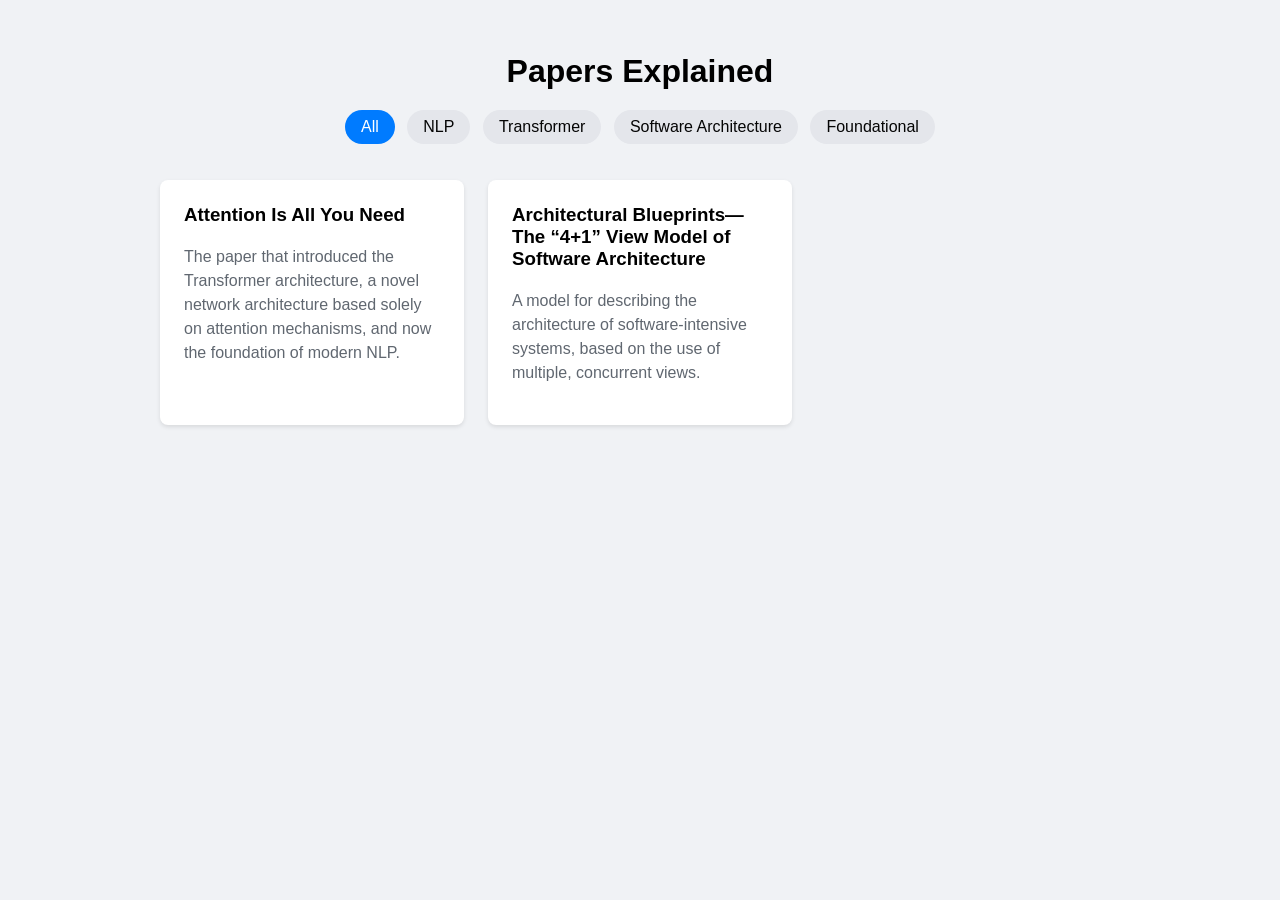
==== index.html @ 8c814bdb "feat: Create initial version of paper explainer site - Add homepage with filtering tags. - Create ex" ====
<!DOCTYPE html>
<html lang="en">
<head>
    <meta charset="UTF-8">
    <meta name="viewport" content="width=device-width, initial-scale=1.0">
    <title>Paper Explained</title>
    <style>
        body {
            font-family: -apple-system, BlinkMacSystemFont, "Segoe UI", Roboto, Helvetica, Arial, sans-serif;
            background-color: #f0f2f5;
            margin: 0;
            padding: 2rem;
            color: #1c1e21;
        }
        .container {
            max-width: 960px;
            margin: 0 auto;
        }
        h1 {
            text-align: center;
            color: #000;
            margin-bottom: 1rem;
        }
        .tags {
            text-align: center;
            margin-bottom: 2rem;
        }
        .tag {
            display: inline-block;
            padding: 0.5rem 1rem;
            margin: 0.25rem;
            border-radius: 18px;
            background-color: #e4e6eb;
            color: #050505;
            cursor: pointer;
            transition: background-color 0.2s;
            border: none;
            font-size: 1rem;
        }
        .tag:hover, .tag.active {
            background-color: #007bff;
            color: #fff;
        }
        .grid {
            display: grid;
            grid-template-columns: repeat(auto-fill, minmax(280px, 1fr));
            gap: 1.5rem;
        }
        .card {
            background-color: #fff;
            border-radius: 8px;
            padding: 1.5rem;
            box-shadow: 0 2px 4px rgba(0,0,0,0.1);
            text-decoration: none;
            color: inherit;
            display: block;
            transition: transform 0.2s, box-shadow 0.2s;
        }
        .card:hover {
            transform: translateY(-5px);
            box-shadow: 0 4px 8px rgba(0,0,0,0.15);
        }
        .card h3 {
            margin-top: 0;
            color: #000;
        }
        .card p {
            line-height: 1.5;
            color: #606770;
        }
    </style>
</head>
<body>
    <div class="container">
        <h1>Papers Explained</h1>
        <div class="tags">
            <button class="tag active" data-filter="all">All</button>
            <button class="tag" data-filter="NLP">NLP</button>
            <button class="tag" data-filter="Transformer">Transformer</button>
            <button class="tag" data-filter="Software Architecture">Software Architecture</button>
            <button class="tag" data-filter="Foundational">Foundational</button>
        </div>
        <div class="grid">
            <a href="attention-is-all-you-need.html" class="card" data-tags="NLP Transformer Foundational">
                <h3>Attention Is All You Need</h3>
                <p>The paper that introduced the Transformer architecture, a novel network architecture based solely on attention mechanisms, and now the foundation of modern NLP.</p>
            </a>
            <a href="4+1-view-model.html" class="card" data-tags="Software Architecture Foundational">
                <h3>Architectural Blueprints—The “4+1” View Model of Software Architecture</h3>
                <p>A model for describing the architecture of software-intensive systems, based on the use of multiple, concurrent views.</p>
            </a>
        </div>
    </div>
    <script>
        document.addEventListener('DOMContentLoaded', () => {
            const tags = document.querySelectorAll('.tag');
            const cards = document.querySelectorAll('.card');

            tags.forEach(tag => {
                tag.addEventListener('click', () => {
                    const filter = tag.getAttribute('data-filter');

                    tags.forEach(t => t.classList.remove('active'));
                    tag.classList.add('active');

                    cards.forEach(card => {
                        const cardTags = card.getAttribute('data-tags');
                        if (filter === 'all' || (cardTags && cardTags.includes(filter))) {
                            card.style.display = 'block';
                        } else {
                            card.style.display = 'none';
                        }
                    });
                });
            });
        });
    </script>
</body>
</html>
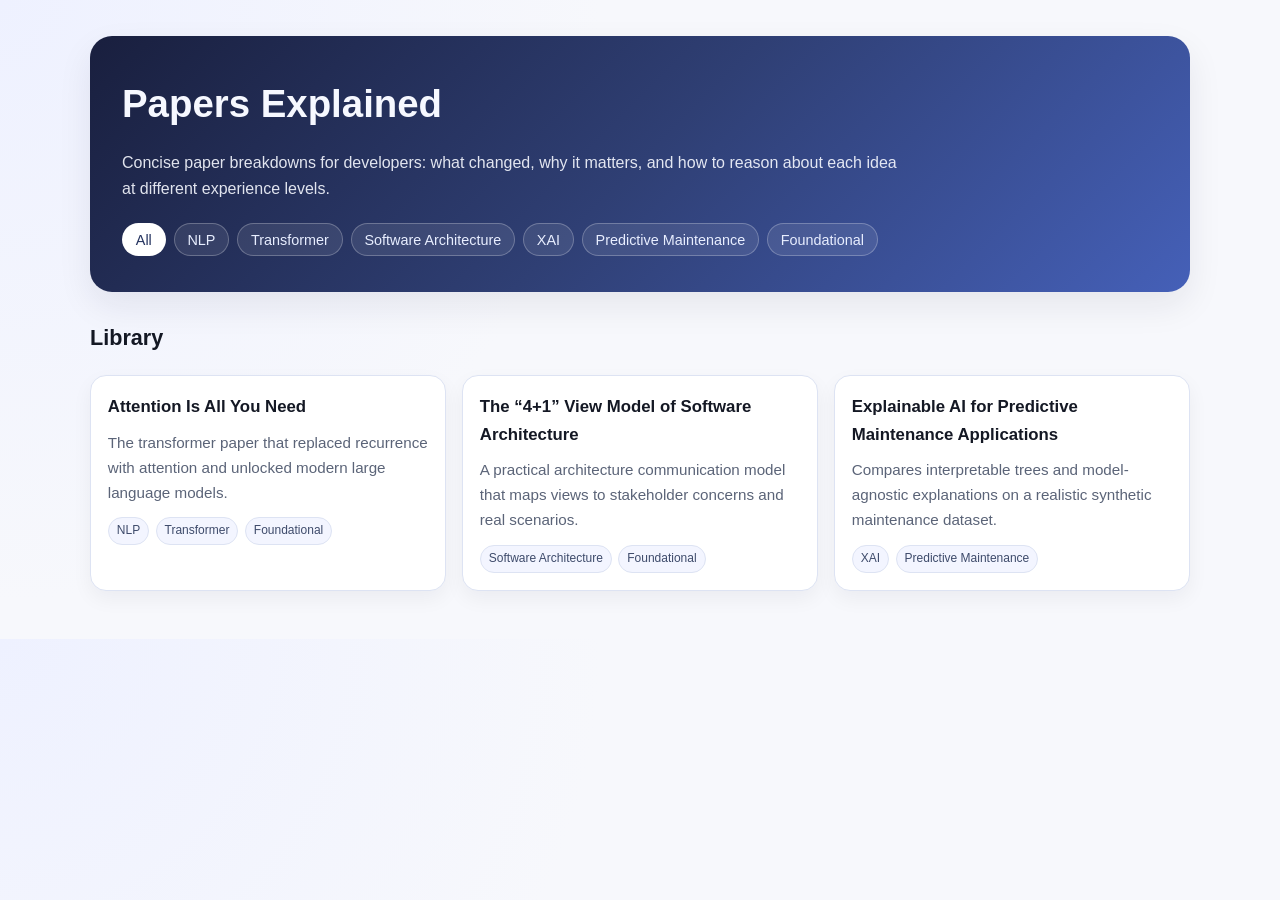
==== commit 33bf4e3b: "feat: add XAI maintenance paper and shared site styling Move page-specific styling into shared asset" ====
--- a/index.html
+++ b/index.html
@@ -1,119 +1,48 @@
 <!DOCTYPE html>
 <html lang="en">
 <head>
-    <meta charset="UTF-8">
-    <meta name="viewport" content="width=device-width, initial-scale=1.0">
-    <title>Paper Explained</title>
-    <style>
-        body {
-            font-family: -apple-system, BlinkMacSystemFont, "Segoe UI", Roboto, Helvetica, Arial, sans-serif;
-            background-color: #f0f2f5;
-            margin: 0;
-            padding: 2rem;
-            color: #1c1e21;
-        }
-        .container {
-            max-width: 960px;
-            margin: 0 auto;
-        }
-        h1 {
-            text-align: center;
-            color: #000;
-            margin-bottom: 1rem;
-        }
-        .tags {
-            text-align: center;
-            margin-bottom: 2rem;
-        }
-        .tag {
-            display: inline-block;
-            padding: 0.5rem 1rem;
-            margin: 0.25rem;
-            border-radius: 18px;
-            background-color: #e4e6eb;
-            color: #050505;
-            cursor: pointer;
-            transition: background-color 0.2s;
-            border: none;
-            font-size: 1rem;
-        }
-        .tag:hover, .tag.active {
-            background-color: #007bff;
-            color: #fff;
-        }
-        .grid {
-            display: grid;
-            grid-template-columns: repeat(auto-fill, minmax(280px, 1fr));
-            gap: 1.5rem;
-        }
-        .card {
-            background-color: #fff;
-            border-radius: 8px;
-            padding: 1.5rem;
-            box-shadow: 0 2px 4px rgba(0,0,0,0.1);
-            text-decoration: none;
-            color: inherit;
-            display: block;
-            transition: transform 0.2s, box-shadow 0.2s;
-        }
-        .card:hover {
-            transform: translateY(-5px);
-            box-shadow: 0 4px 8px rgba(0,0,0,0.15);
-        }
-        .card h3 {
-            margin-top: 0;
-            color: #000;
-        }
-        .card p {
-            line-height: 1.5;
-            color: #606770;
-        }
-    </style>
+  <meta charset="UTF-8">
+  <meta name="viewport" content="width=device-width, initial-scale=1.0">
+  <title>Paper Explained</title>
+  <link rel="stylesheet" href="styles.css">
 </head>
 <body>
-    <div class="container">
-        <h1>Papers Explained</h1>
-        <div class="tags">
-            <button class="tag active" data-filter="all">All</button>
-            <button class="tag" data-filter="NLP">NLP</button>
-            <button class="tag" data-filter="Transformer">Transformer</button>
-            <button class="tag" data-filter="Software Architecture">Software Architecture</button>
-            <button class="tag" data-filter="Foundational">Foundational</button>
-        </div>
-        <div class="grid">
-            <a href="attention-is-all-you-need.html" class="card" data-tags="NLP Transformer Foundational">
-                <h3>Attention Is All You Need</h3>
-                <p>The paper that introduced the Transformer architecture, a novel network architecture based solely on attention mechanisms, and now the foundation of modern NLP.</p>
-            </a>
-            <a href="4+1-view-model.html" class="card" data-tags="Software Architecture Foundational">
-                <h3>Architectural Blueprints—The “4+1” View Model of Software Architecture</h3>
-                <p>A model for describing the architecture of software-intensive systems, based on the use of multiple, concurrent views.</p>
-            </a>
-        </div>
-    </div>
-    <script>
-        document.addEventListener('DOMContentLoaded', () => {
-            const tags = document.querySelectorAll('.tag');
-            const cards = document.querySelectorAll('.card');
+  <main class="page">
+    <section class="hero">
+      <h1>Papers Explained</h1>
+      <p>Concise paper breakdowns for developers: what changed, why it matters, and how to reason about each idea at different experience levels.</p>
+      <div class="tag-row">
+        <button class="tag active" data-filter="all">All</button>
+        <button class="tag" data-filter="NLP">NLP</button>
+        <button class="tag" data-filter="Transformer">Transformer</button>
+        <button class="tag" data-filter="Software Architecture">Software Architecture</button>
+        <button class="tag" data-filter="XAI">XAI</button>
+        <button class="tag" data-filter="Predictive Maintenance">Predictive Maintenance</button>
+        <button class="tag" data-filter="Foundational">Foundational</button>
+      </div>
+    </section>
 
-            tags.forEach(tag => {
-                tag.addEventListener('click', () => {
-                    const filter = tag.getAttribute('data-filter');
+    <h2 class="section-title">Library</h2>
+    <section class="grid">
+      <a href="attention-is-all-you-need.html" class="card" data-tags="NLP Transformer Foundational">
+        <h3>Attention Is All You Need</h3>
+        <p>The transformer paper that replaced recurrence with attention and unlocked modern large language models.</p>
+        <div class="meta"><span>NLP</span><span>Transformer</span><span>Foundational</span></div>
+      </a>
 
-                    tags.forEach(t => t.classList.remove('active'));
-                    tag.classList.add('active');
+      <a href="4+1-view-model.html" class="card" data-tags="Software Architecture Foundational">
+        <h3>The “4+1” View Model of Software Architecture</h3>
+        <p>A practical architecture communication model that maps views to stakeholder concerns and real scenarios.</p>
+        <div class="meta"><span>Software Architecture</span><span>Foundational</span></div>
+      </a>
 
-                    cards.forEach(card => {
-                        const cardTags = card.getAttribute('data-tags');
-                        if (filter === 'all' || (cardTags && cardTags.includes(filter))) {
-                            card.style.display = 'block';
-                        } else {
-                            card.style.display = 'none';
-                        }
-                    });
-                });
-            });
-        });
-    </script>
+      <a href="explainable-ai-for-predictive-maintenance.html" class="card" data-tags="XAI Predictive Maintenance">
+        <h3>Explainable AI for Predictive Maintenance Applications</h3>
+        <p>Compares interpretable trees and model-agnostic explanations on a realistic synthetic maintenance dataset.</p>
+        <div class="meta"><span>XAI</span><span>Predictive Maintenance</span></div>
+      </a>
+    </section>
+  </main>
+  <script src="scripts.js"></script>
 </body>
-</html>+</html>
--- a/styles.css
+++ b/styles.css
@@ -0,0 +1,181 @@
+:root {
+  --bg: #f7f8fc;
+  --surface: #ffffff;
+  --surface-muted: #f3f5ff;
+  --text: #141824;
+  --text-muted: #5b6478;
+  --primary: #5b7cfa;
+  --primary-strong: #3e61f1;
+  --border: #dde3f3;
+  --shadow: 0 14px 34px rgba(23, 31, 56, 0.08);
+  --radius-lg: 16px;
+  --radius-md: 12px;
+}
+
+* {
+  box-sizing: border-box;
+}
+
+body {
+  margin: 0;
+  font-family: Inter, -apple-system, BlinkMacSystemFont, "Segoe UI", Roboto, Helvetica, Arial, sans-serif;
+  background: radial-gradient(circle at top left, #eef1ff 0%, var(--bg) 42%);
+  color: var(--text);
+  line-height: 1.65;
+}
+
+.page {
+  width: min(1100px, calc(100% - 2.5rem));
+  margin: 2.25rem auto 3rem;
+}
+
+.hero {
+  background: linear-gradient(135deg, #191f3e, #2f3f74 50%, #4560b8);
+  color: #f6f8ff;
+  border-radius: 22px;
+  padding: 2.25rem 2rem;
+  box-shadow: var(--shadow);
+}
+
+.hero h1 {
+  margin: 0;
+  font-size: clamp(1.9rem, 3vw, 2.6rem);
+}
+
+.hero p {
+  margin: 0.9rem 0 0;
+  max-width: 780px;
+  color: rgba(246, 248, 255, 0.9);
+}
+
+.section-title {
+  font-size: 1.35rem;
+  margin: 1.75rem 0 0.85rem;
+}
+
+.tag-row {
+  margin-top: 1.3rem;
+  display: flex;
+  flex-wrap: wrap;
+  gap: 0.5rem;
+}
+
+.tag {
+  border: 1px solid rgba(255, 255, 255, 0.25);
+  color: #e8eeff;
+  background: rgba(255, 255, 255, 0.09);
+  border-radius: 999px;
+  padding: 0.45rem 0.8rem;
+  font-size: 0.9rem;
+  cursor: pointer;
+  transition: 0.2s ease;
+}
+
+.tag:hover,
+.tag.active {
+  background: #fff;
+  color: #24335f;
+}
+
+.grid {
+  margin-top: 1.2rem;
+  display: grid;
+  grid-template-columns: repeat(auto-fill, minmax(280px, 1fr));
+  gap: 1rem;
+}
+
+.card {
+  display: block;
+  text-decoration: none;
+  background: var(--surface);
+  border: 1px solid var(--border);
+  border-radius: var(--radius-lg);
+  padding: 1.1rem 1.05rem;
+  color: var(--text);
+  box-shadow: 0 8px 20px rgba(22, 28, 47, 0.05);
+  transition: transform 0.2s ease, box-shadow 0.2s ease, border-color 0.2s ease;
+}
+
+.card:hover {
+  transform: translateY(-4px);
+  border-color: #b8c6ef;
+  box-shadow: 0 16px 28px rgba(27, 38, 69, 0.12);
+}
+
+.card h3 {
+  margin: 0 0 0.55rem;
+  font-size: 1.05rem;
+}
+
+.card p {
+  margin: 0;
+  color: var(--text-muted);
+  font-size: 0.95rem;
+}
+
+.meta {
+  margin-top: 0.75rem;
+  display: flex;
+  flex-wrap: wrap;
+  gap: 0.4rem;
+}
+
+.meta span {
+  background: var(--surface-muted);
+  border: 1px solid var(--border);
+  color: #3e4b6b;
+  border-radius: 999px;
+  padding: 0.2rem 0.5rem;
+  font-size: 0.75rem;
+}
+
+.paper-nav {
+  margin-bottom: 1rem;
+}
+
+.paper-nav a {
+  color: var(--primary-strong);
+  text-decoration: none;
+  font-weight: 600;
+}
+
+.paper {
+  background: var(--surface);
+  border: 1px solid var(--border);
+  border-radius: 20px;
+  padding: 1.55rem;
+  box-shadow: var(--shadow);
+}
+
+.paper h2 {
+  margin-top: 0;
+  font-size: 1.55rem;
+}
+
+.paper-section {
+  margin-top: 1.4rem;
+}
+
+.paper-section h3 {
+  margin: 0 0 0.65rem;
+  font-size: 1.05rem;
+}
+
+.paper-section ul {
+  margin: 0;
+  padding-left: 1.25rem;
+}
+
+.paper-section p,
+.paper-section li {
+  color: #253047;
+}
+
+.citation {
+  background: #f8faff;
+  border: 1px solid var(--border);
+  border-radius: var(--radius-md);
+  padding: 0.85rem;
+  color: #42506f;
+  font-size: 0.9rem;
+}
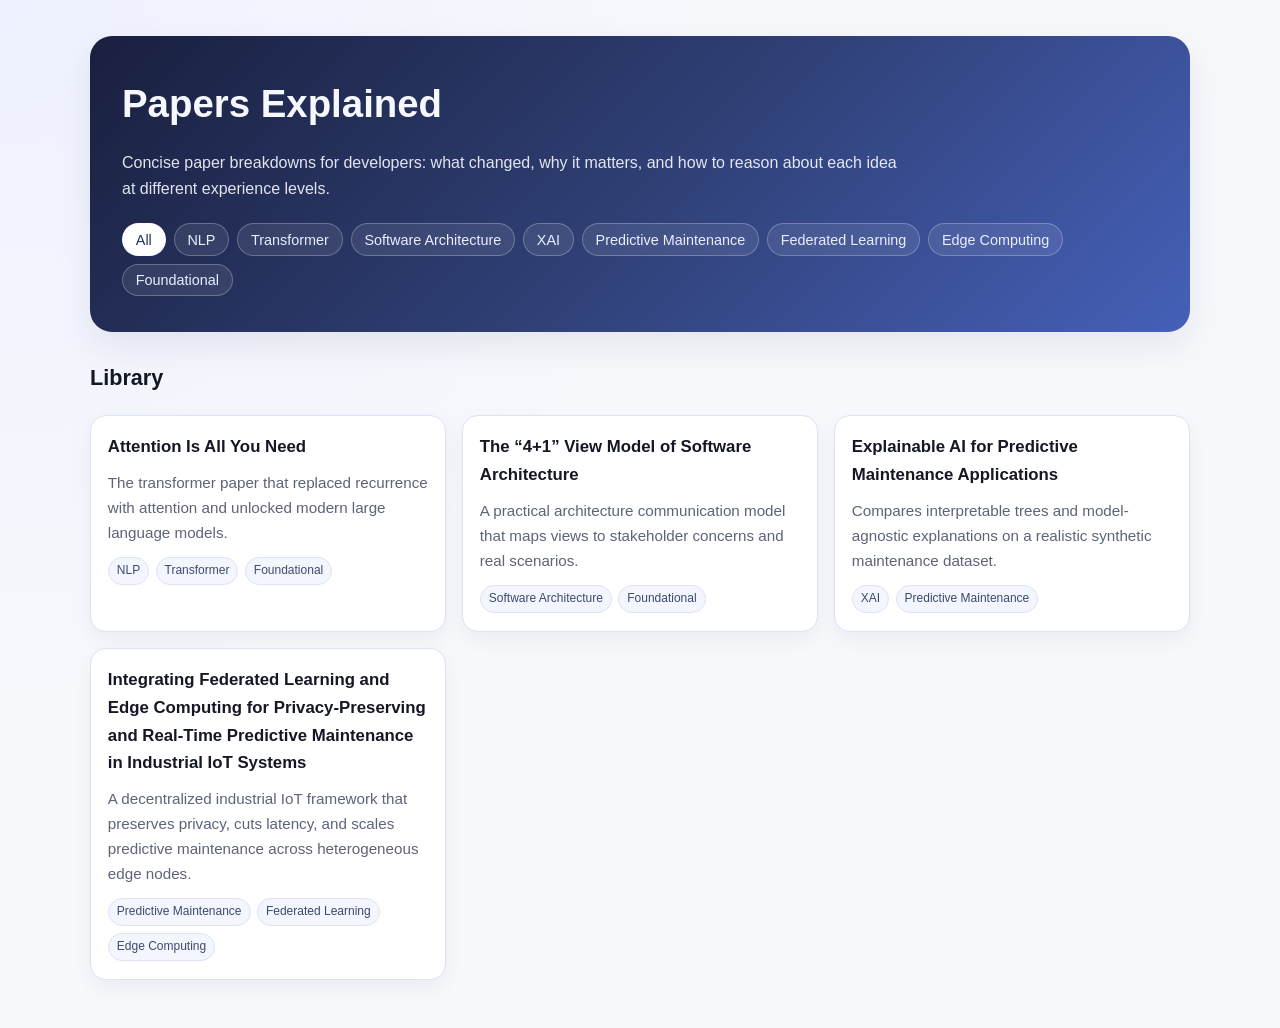
==== commit 0607d941: "feat: add federated learning edge dissertation page Made-with: Cursor" ====
--- a/index.html
+++ b/index.html
@@ -18,6 +18,8 @@
         <button class="tag" data-filter="Software Architecture">Software Architecture</button>
         <button class="tag" data-filter="XAI">XAI</button>
         <button class="tag" data-filter="Predictive Maintenance">Predictive Maintenance</button>
+        <button class="tag" data-filter="Federated Learning">Federated Learning</button>
+        <button class="tag" data-filter="Edge Computing">Edge Computing</button>
         <button class="tag" data-filter="Foundational">Foundational</button>
       </div>
     </section>
@@ -41,6 +43,12 @@
         <p>Compares interpretable trees and model-agnostic explanations on a realistic synthetic maintenance dataset.</p>
         <div class="meta"><span>XAI</span><span>Predictive Maintenance</span></div>
       </a>
+
+      <a href="integrating-federated-learning-and-edge-computing.html" class="card" data-tags="Predictive Maintenance Federated Learning Edge Computing">
+        <h3>Integrating Federated Learning and Edge Computing for Privacy-Preserving and Real-Time Predictive Maintenance in Industrial IoT Systems</h3>
+        <p>A decentralized industrial IoT framework that preserves privacy, cuts latency, and scales predictive maintenance across heterogeneous edge nodes.</p>
+        <div class="meta"><span>Predictive Maintenance</span><span>Federated Learning</span><span>Edge Computing</span></div>
+      </a>
     </section>
   </main>
   <script src="scripts.js"></script>
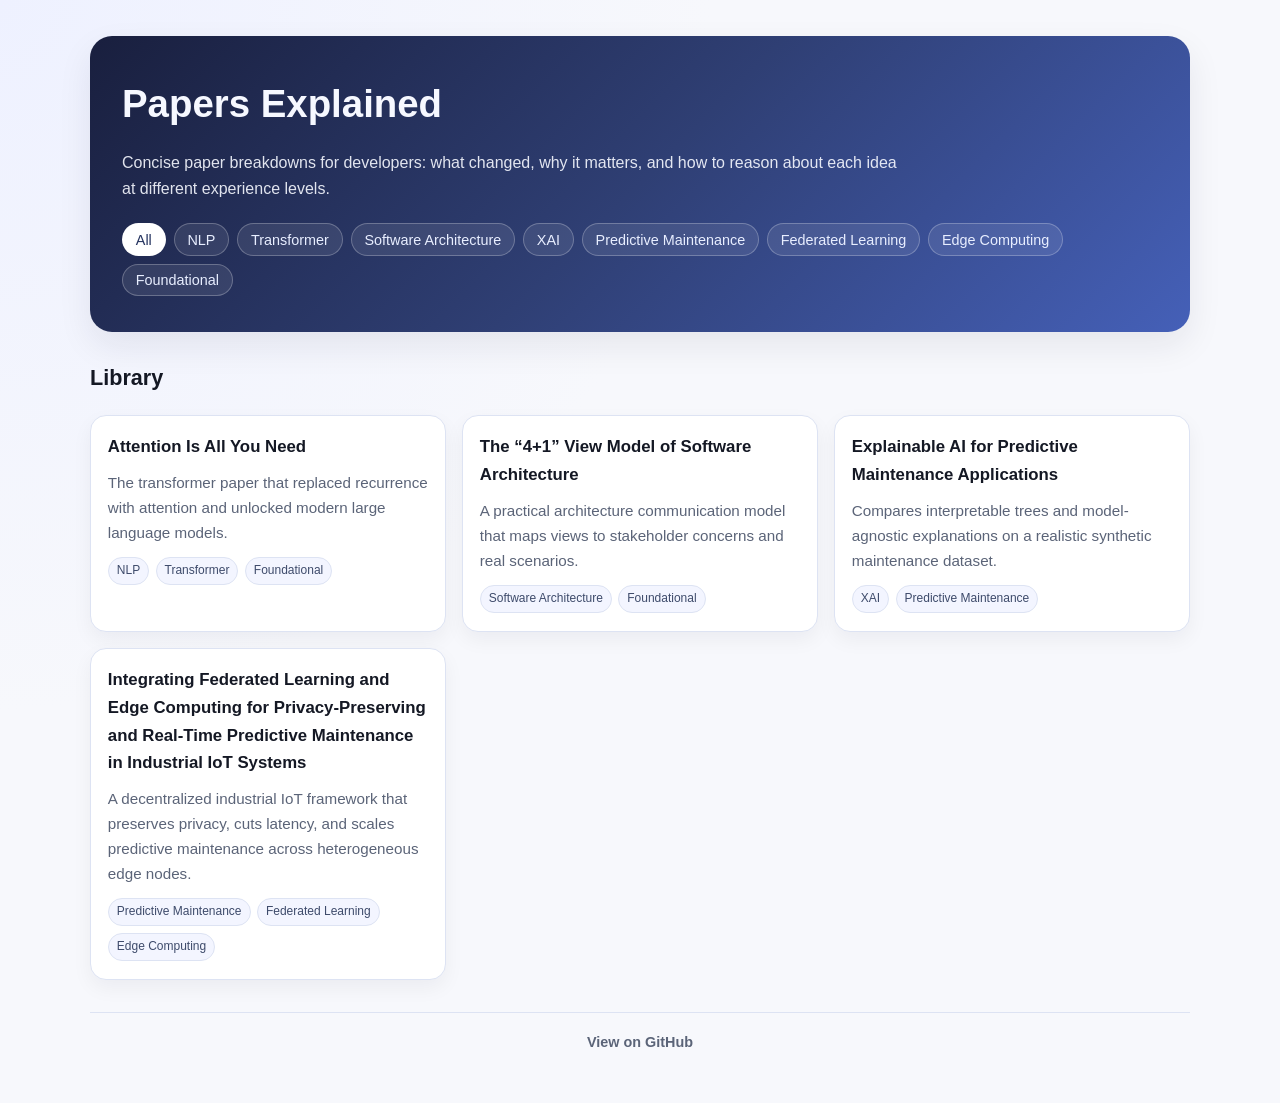
==== commit e3b6f670: "feat: add license, GitHub link, and README Add CC-BY-4.0 LICENSE since the repo is educational/writt" ====
--- a/index.html
+++ b/index.html
@@ -50,6 +50,10 @@
         <div class="meta"><span>Predictive Maintenance</span><span>Federated Learning</span><span>Edge Computing</span></div>
       </a>
     </section>
+
+    <footer class="site-footer">
+      <a href="https://github.com/clarkngo/paper-explained" target="_blank" rel="noopener">View on GitHub</a>
+    </footer>
   </main>
   <script src="scripts.js"></script>
 </body>
--- a/styles.css
+++ b/styles.css
@@ -179,3 +179,21 @@
   color: #42506f;
   font-size: 0.9rem;
 }
+
+.site-footer {
+  margin-top: 2rem;
+  padding-top: 1rem;
+  border-top: 1px solid var(--border);
+  text-align: center;
+}
+
+.site-footer a {
+  color: var(--text-muted);
+  text-decoration: none;
+  font-size: 0.9rem;
+  font-weight: 600;
+}
+
+.site-footer a:hover {
+  color: var(--primary-strong);
+}
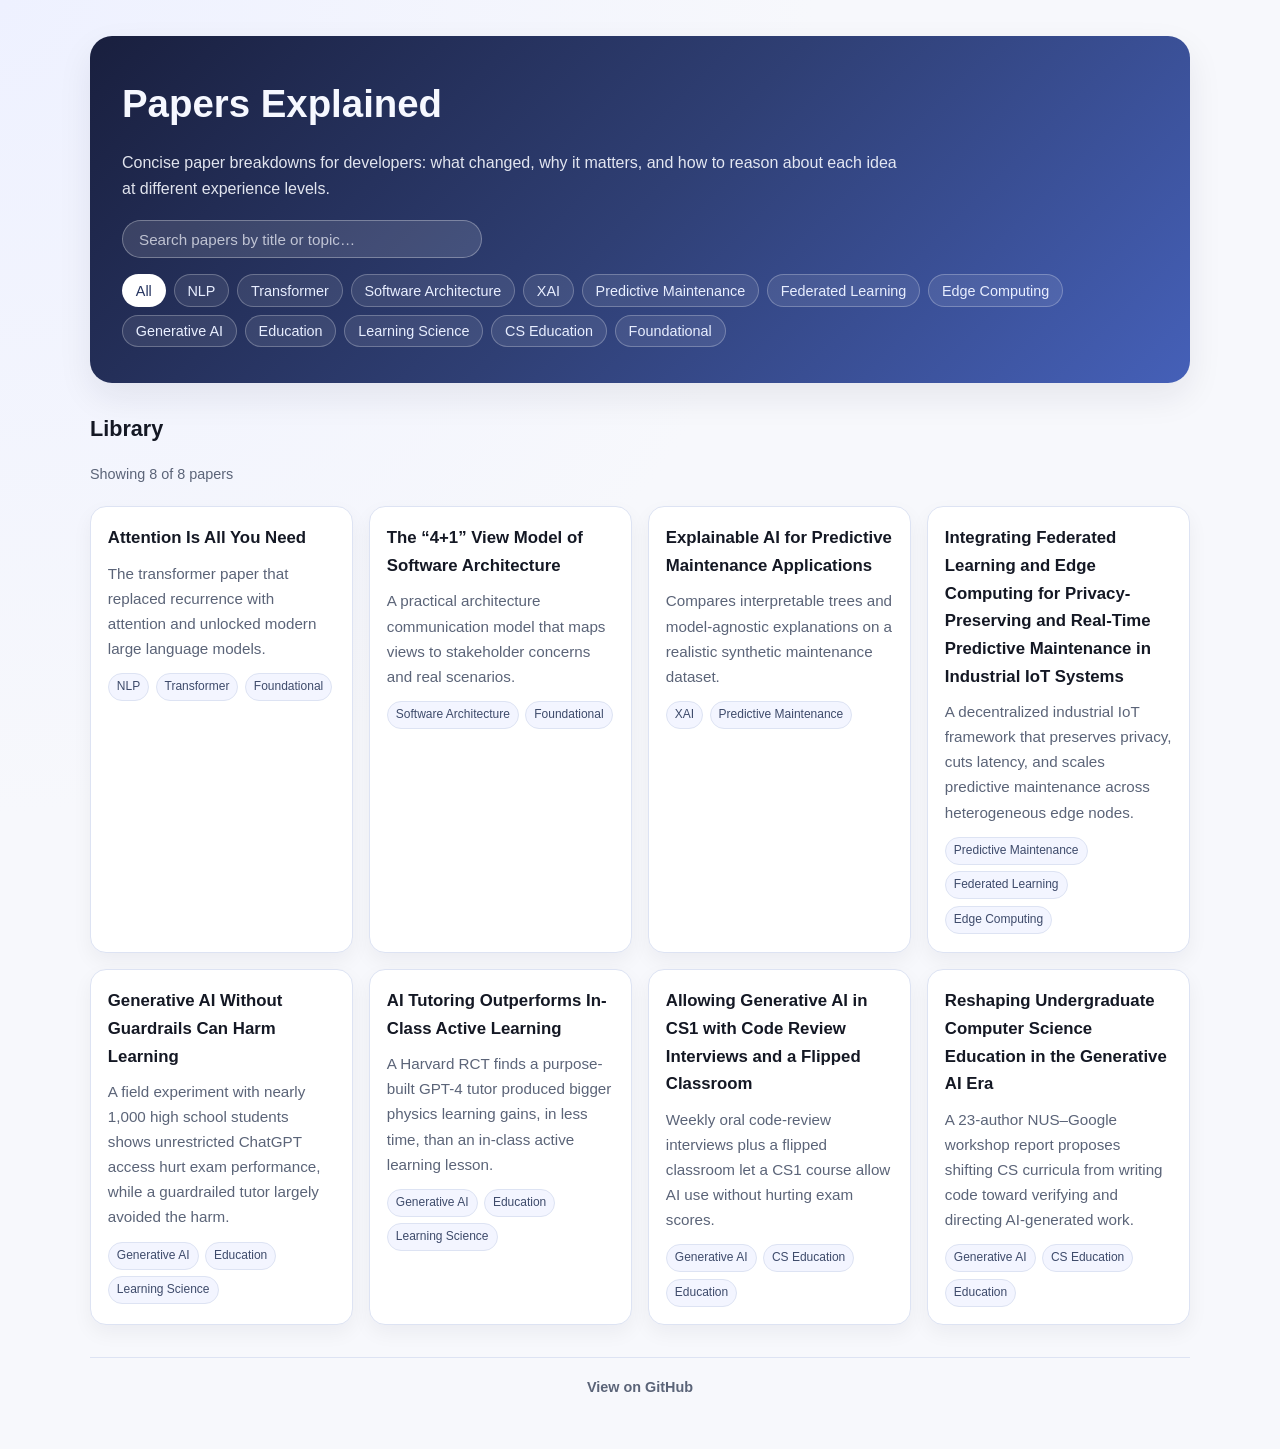
==== commit e7966952: "feat: add generative AI education papers, improve usability and mobile support - Add four new paper " ====
--- a/index.html
+++ b/index.html
@@ -3,28 +3,39 @@
 <head>
   <meta charset="UTF-8">
   <meta name="viewport" content="width=device-width, initial-scale=1.0">
+  <meta name="description" content="Concise, leveled breakdowns of academic papers for developers — what changed, why it matters, and how to reason about each idea from ELI5 through senior-dev depth.">
   <title>Paper Explained</title>
   <link rel="stylesheet" href="styles.css">
 </head>
 <body>
-  <main class="page">
+  <a class="skip-link" href="#main-content">Skip to content</a>
+  <main class="page" id="main-content">
     <section class="hero">
       <h1>Papers Explained</h1>
       <p>Concise paper breakdowns for developers: what changed, why it matters, and how to reason about each idea at different experience levels.</p>
-      <div class="tag-row">
-        <button class="tag active" data-filter="all">All</button>
-        <button class="tag" data-filter="NLP">NLP</button>
-        <button class="tag" data-filter="Transformer">Transformer</button>
-        <button class="tag" data-filter="Software Architecture">Software Architecture</button>
-        <button class="tag" data-filter="XAI">XAI</button>
-        <button class="tag" data-filter="Predictive Maintenance">Predictive Maintenance</button>
-        <button class="tag" data-filter="Federated Learning">Federated Learning</button>
-        <button class="tag" data-filter="Edge Computing">Edge Computing</button>
-        <button class="tag" data-filter="Foundational">Foundational</button>
+      <div class="search-row">
+        <label for="search-input" class="visually-hidden">Search papers by title or topic</label>
+        <input type="search" id="search-input" class="search-input" placeholder="Search papers by title or topic…">
+      </div>
+      <div class="tag-row" role="group" aria-label="Filter by topic">
+        <button class="tag active" data-filter="all" aria-pressed="true">All</button>
+        <button class="tag" data-filter="NLP" aria-pressed="false">NLP</button>
+        <button class="tag" data-filter="Transformer" aria-pressed="false">Transformer</button>
+        <button class="tag" data-filter="Software Architecture" aria-pressed="false">Software Architecture</button>
+        <button class="tag" data-filter="XAI" aria-pressed="false">XAI</button>
+        <button class="tag" data-filter="Predictive Maintenance" aria-pressed="false">Predictive Maintenance</button>
+        <button class="tag" data-filter="Federated Learning" aria-pressed="false">Federated Learning</button>
+        <button class="tag" data-filter="Edge Computing" aria-pressed="false">Edge Computing</button>
+        <button class="tag" data-filter="Generative AI" aria-pressed="false">Generative AI</button>
+        <button class="tag" data-filter="Education" aria-pressed="false">Education</button>
+        <button class="tag" data-filter="Learning Science" aria-pressed="false">Learning Science</button>
+        <button class="tag" data-filter="CS Education" aria-pressed="false">CS Education</button>
+        <button class="tag" data-filter="Foundational" aria-pressed="false">Foundational</button>
       </div>
     </section>
 
     <h2 class="section-title">Library</h2>
+    <p class="result-count" id="result-count" aria-live="polite"></p>
     <section class="grid">
       <a href="attention-is-all-you-need.html" class="card" data-tags="NLP Transformer Foundational">
         <h3>Attention Is All You Need</h3>
@@ -49,6 +60,30 @@
         <p>A decentralized industrial IoT framework that preserves privacy, cuts latency, and scales predictive maintenance across heterogeneous edge nodes.</p>
         <div class="meta"><span>Predictive Maintenance</span><span>Federated Learning</span><span>Edge Computing</span></div>
       </a>
+
+      <a href="generative-ai-without-guardrails-can-harm-learning.html" class="card" data-tags="Generative AI Education Learning Science">
+        <h3>Generative AI Without Guardrails Can Harm Learning</h3>
+        <p>A field experiment with nearly 1,000 high school students shows unrestricted ChatGPT access hurt exam performance, while a guardrailed tutor largely avoided the harm.</p>
+        <div class="meta"><span>Generative AI</span><span>Education</span><span>Learning Science</span></div>
+      </a>
+
+      <a href="ai-tutoring-outperforms-in-class-active-learning.html" class="card" data-tags="Generative AI Education Learning Science">
+        <h3>AI Tutoring Outperforms In-Class Active Learning</h3>
+        <p>A Harvard RCT finds a purpose-built GPT-4 tutor produced bigger physics learning gains, in less time, than an in-class active learning lesson.</p>
+        <div class="meta"><span>Generative AI</span><span>Education</span><span>Learning Science</span></div>
+      </a>
+
+      <a href="allowing-generative-ai-in-cs1.html" class="card" data-tags="Generative AI CS Education Education">
+        <h3>Allowing Generative AI in CS1 with Code Review Interviews and a Flipped Classroom</h3>
+        <p>Weekly oral code-review interviews plus a flipped classroom let a CS1 course allow AI use without hurting exam scores.</p>
+        <div class="meta"><span>Generative AI</span><span>CS Education</span><span>Education</span></div>
+      </a>
+
+      <a href="reshaping-undergraduate-cs-education-in-the-generative-ai-era.html" class="card" data-tags="Generative AI CS Education Education">
+        <h3>Reshaping Undergraduate Computer Science Education in the Generative AI Era</h3>
+        <p>A 23-author NUS–Google workshop report proposes shifting CS curricula from writing code toward verifying and directing AI-generated work.</p>
+        <div class="meta"><span>Generative AI</span><span>CS Education</span><span>Education</span></div>
+      </a>
     </section>
 
     <footer class="site-footer">
--- a/styles.css
+++ b/styles.css
@@ -16,6 +16,10 @@
   box-sizing: border-box;
 }
 
+html {
+  scroll-behavior: smooth;
+}
+
 body {
   margin: 0;
   font-family: Inter, -apple-system, BlinkMacSystemFont, "Segoe UI", Roboto, Helvetica, Arial, sans-serif;
@@ -24,9 +28,55 @@
   line-height: 1.65;
 }
 
+.visually-hidden {
+  position: absolute;
+  width: 1px;
+  height: 1px;
+  overflow: hidden;
+  clip: rect(0 0 0 0);
+  white-space: nowrap;
+}
+
+.skip-link {
+  position: absolute;
+  top: -3rem;
+  left: 1rem;
+  z-index: 10;
+  background: var(--primary-strong);
+  color: #fff;
+  padding: 0.6rem 1rem;
+  border-radius: var(--radius-md);
+  text-decoration: none;
+  font-weight: 600;
+  transition: top 0.15s ease;
+}
+
+.skip-link:focus {
+  top: 1rem;
+}
+
+a:focus-visible,
+button:focus-visible,
+input:focus-visible {
+  outline: 3px solid var(--primary-strong);
+  outline-offset: 2px;
+  border-radius: 6px;
+}
+
 .page {
-  width: min(1100px, calc(100% - 2.5rem));
+  width: min(1100px, calc(100% - 2rem));
   margin: 2.25rem auto 3rem;
+}
+
+@media (max-width: 480px) {
+  .page {
+    margin-top: 1.25rem;
+    margin-bottom: 2rem;
+  }
+
+  .hero {
+    padding: 1.5rem 1.25rem;
+  }
 }
 
 .hero {
@@ -53,8 +103,38 @@
   margin: 1.75rem 0 0.85rem;
 }
 
+.search-row {
+  margin-top: 1.1rem;
+}
+
+.search-input {
+  width: 100%;
+  max-width: 360px;
+  border: 1px solid rgba(255, 255, 255, 0.3);
+  background: rgba(255, 255, 255, 0.12);
+  color: #f6f8ff;
+  border-radius: 999px;
+  padding: 0.6rem 1rem;
+  font-size: 0.95rem;
+}
+
+.search-input::placeholder {
+  color: rgba(246, 248, 255, 0.7);
+}
+
+.search-input:focus-visible {
+  outline: 2px solid #fff;
+  outline-offset: 1px;
+}
+
+@media (max-width: 480px) {
+  .search-input {
+    max-width: 100%;
+  }
+}
+
 .tag-row {
-  margin-top: 1.3rem;
+  margin-top: 1rem;
   display: flex;
   flex-wrap: wrap;
   gap: 0.5rem;
@@ -77,11 +157,23 @@
   color: #24335f;
 }
 
+.result-count {
+  margin: 1rem 0 0;
+  color: var(--text-muted);
+  font-size: 0.9rem;
+}
+
 .grid {
   margin-top: 1.2rem;
   display: grid;
-  grid-template-columns: repeat(auto-fill, minmax(280px, 1fr));
+  grid-template-columns: repeat(auto-fill, minmax(250px, 1fr));
   gap: 1rem;
+}
+
+@media (max-width: 420px) {
+  .grid {
+    grid-template-columns: 1fr;
+  }
 }
 
 .card {
@@ -96,7 +188,8 @@
   transition: transform 0.2s ease, box-shadow 0.2s ease, border-color 0.2s ease;
 }
 
-.card:hover {
+.card:hover,
+.card:focus-visible {
   transform: translateY(-4px);
   border-color: #b8c6ef;
   box-shadow: 0 16px 28px rgba(27, 38, 69, 0.12);
@@ -147,16 +240,62 @@
   box-shadow: var(--shadow);
 }
 
-.paper h2 {
+.paper h1 {
   margin-top: 0;
-  font-size: 1.55rem;
+  font-size: clamp(1.35rem, 2.6vw, 1.55rem);
+  line-height: 1.3;
+}
+
+.paper-toc {
+  margin: 1.1rem 0 1.4rem;
+  padding: 0.9rem 1rem;
+  background: var(--surface-muted);
+  border: 1px solid var(--border);
+  border-radius: var(--radius-md);
+}
+
+.paper-toc-title {
+  margin: 0 0 0.55rem;
+  font-size: 0.8rem;
+  font-weight: 700;
+  letter-spacing: 0.03em;
+  text-transform: uppercase;
+  color: var(--text-muted);
+}
+
+.paper-toc ul {
+  margin: 0;
+  padding: 0;
+  list-style: none;
+  display: flex;
+  flex-wrap: wrap;
+  gap: 0.4rem;
+}
+
+.paper-toc a {
+  display: inline-block;
+  background: var(--surface);
+  border: 1px solid var(--border);
+  border-radius: 999px;
+  padding: 0.3rem 0.7rem;
+  font-size: 0.82rem;
+  color: var(--primary-strong);
+  text-decoration: none;
+}
+
+.paper-toc a:hover,
+.paper-toc a:focus-visible {
+  background: var(--primary);
+  color: #fff;
+  border-color: var(--primary);
 }
 
 .paper-section {
   margin-top: 1.4rem;
-}
-
-.paper-section h3 {
+  scroll-margin-top: 1rem;
+}
+
+.paper-section h2 {
   margin: 0 0 0.65rem;
   font-size: 1.05rem;
 }
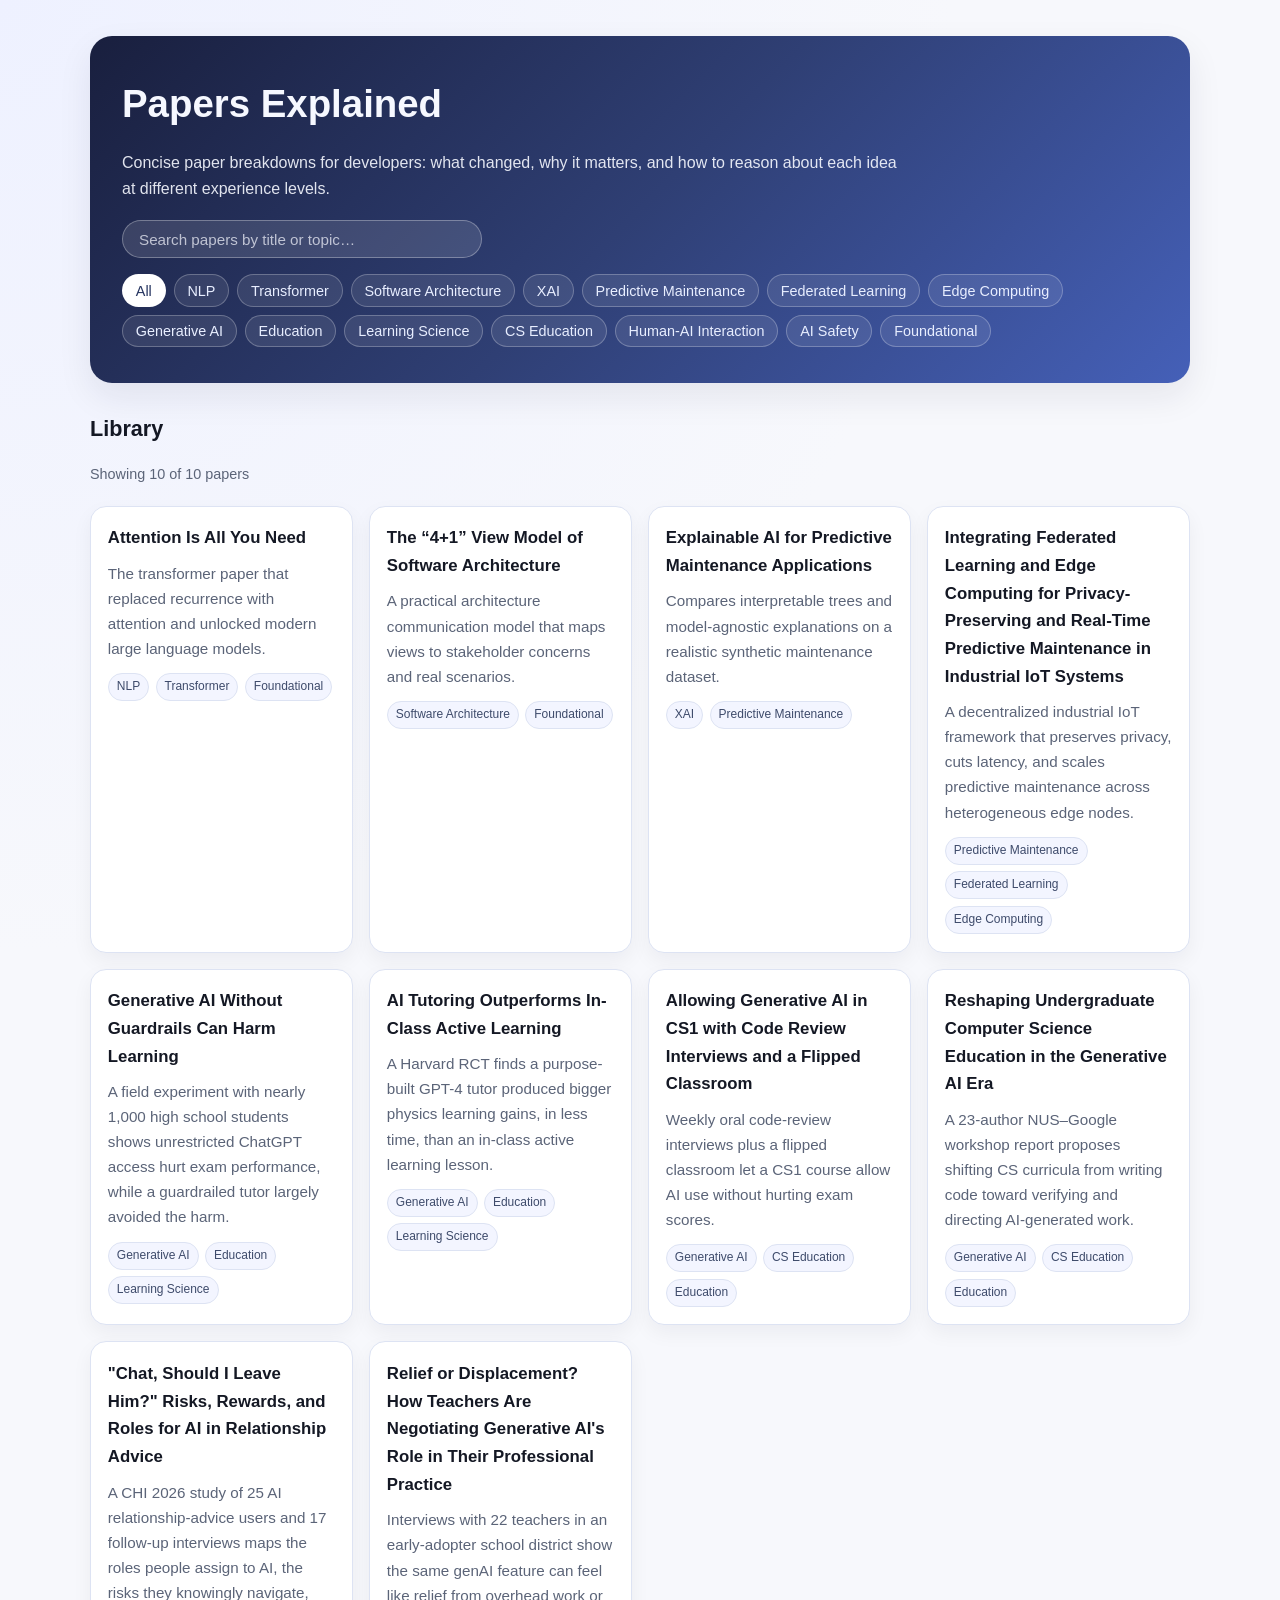
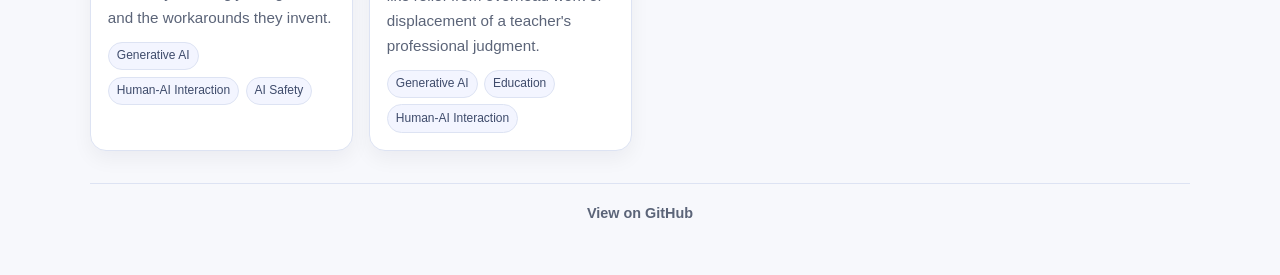
==== commit 33648018: "feat: add AI relationship-advice and teacher genAI papers - Add "Chat, Should I Leave Him?" (Tseng &" ====
--- a/index.html
+++ b/index.html
@@ -30,6 +30,8 @@
         <button class="tag" data-filter="Education" aria-pressed="false">Education</button>
         <button class="tag" data-filter="Learning Science" aria-pressed="false">Learning Science</button>
         <button class="tag" data-filter="CS Education" aria-pressed="false">CS Education</button>
+        <button class="tag" data-filter="Human-AI Interaction" aria-pressed="false">Human-AI Interaction</button>
+        <button class="tag" data-filter="AI Safety" aria-pressed="false">AI Safety</button>
         <button class="tag" data-filter="Foundational" aria-pressed="false">Foundational</button>
       </div>
     </section>
@@ -84,6 +86,18 @@
         <p>A 23-author NUS–Google workshop report proposes shifting CS curricula from writing code toward verifying and directing AI-generated work.</p>
         <div class="meta"><span>Generative AI</span><span>CS Education</span><span>Education</span></div>
       </a>
+
+      <a href="chat-should-i-leave-him.html" class="card" data-tags="Generative AI Human-AI Interaction AI Safety">
+        <h3>"Chat, Should I Leave Him?" Risks, Rewards, and Roles for AI in Relationship Advice</h3>
+        <p>A CHI 2026 study of 25 AI relationship-advice users and 17 follow-up interviews maps the roles people assign to AI, the risks they knowingly navigate, and the workarounds they invent.</p>
+        <div class="meta"><span>Generative AI</span><span>Human-AI Interaction</span><span>AI Safety</span></div>
+      </a>
+
+      <a href="relief-or-displacement-teachers-negotiating-generative-ai.html" class="card" data-tags="Generative AI Education Human-AI Interaction">
+        <h3>Relief or Displacement? How Teachers Are Negotiating Generative AI's Role in Their Professional Practice</h3>
+        <p>Interviews with 22 teachers in an early-adopter school district show the same genAI feature can feel like relief from overhead work or displacement of a teacher's professional judgment.</p>
+        <div class="meta"><span>Generative AI</span><span>Education</span><span>Human-AI Interaction</span></div>
+      </a>
     </section>
 
     <footer class="site-footer">
--- a/styles.css
+++ b/styles.css
@@ -310,6 +310,24 @@
   color: #253047;
 }
 
+.callout {
+  background: var(--surface-muted);
+  border-left: 4px solid var(--primary);
+  border-radius: 0 var(--radius-md) var(--radius-md) 0;
+  padding: 0.9rem 1.1rem;
+  color: #2f3b57;
+}
+
+.callout-label {
+  display: block;
+  font-size: 0.78rem;
+  font-weight: 700;
+  letter-spacing: 0.03em;
+  text-transform: uppercase;
+  color: var(--primary-strong);
+  margin-bottom: 0.4rem;
+}
+
 .citation {
   background: #f8faff;
   border: 1px solid var(--border);
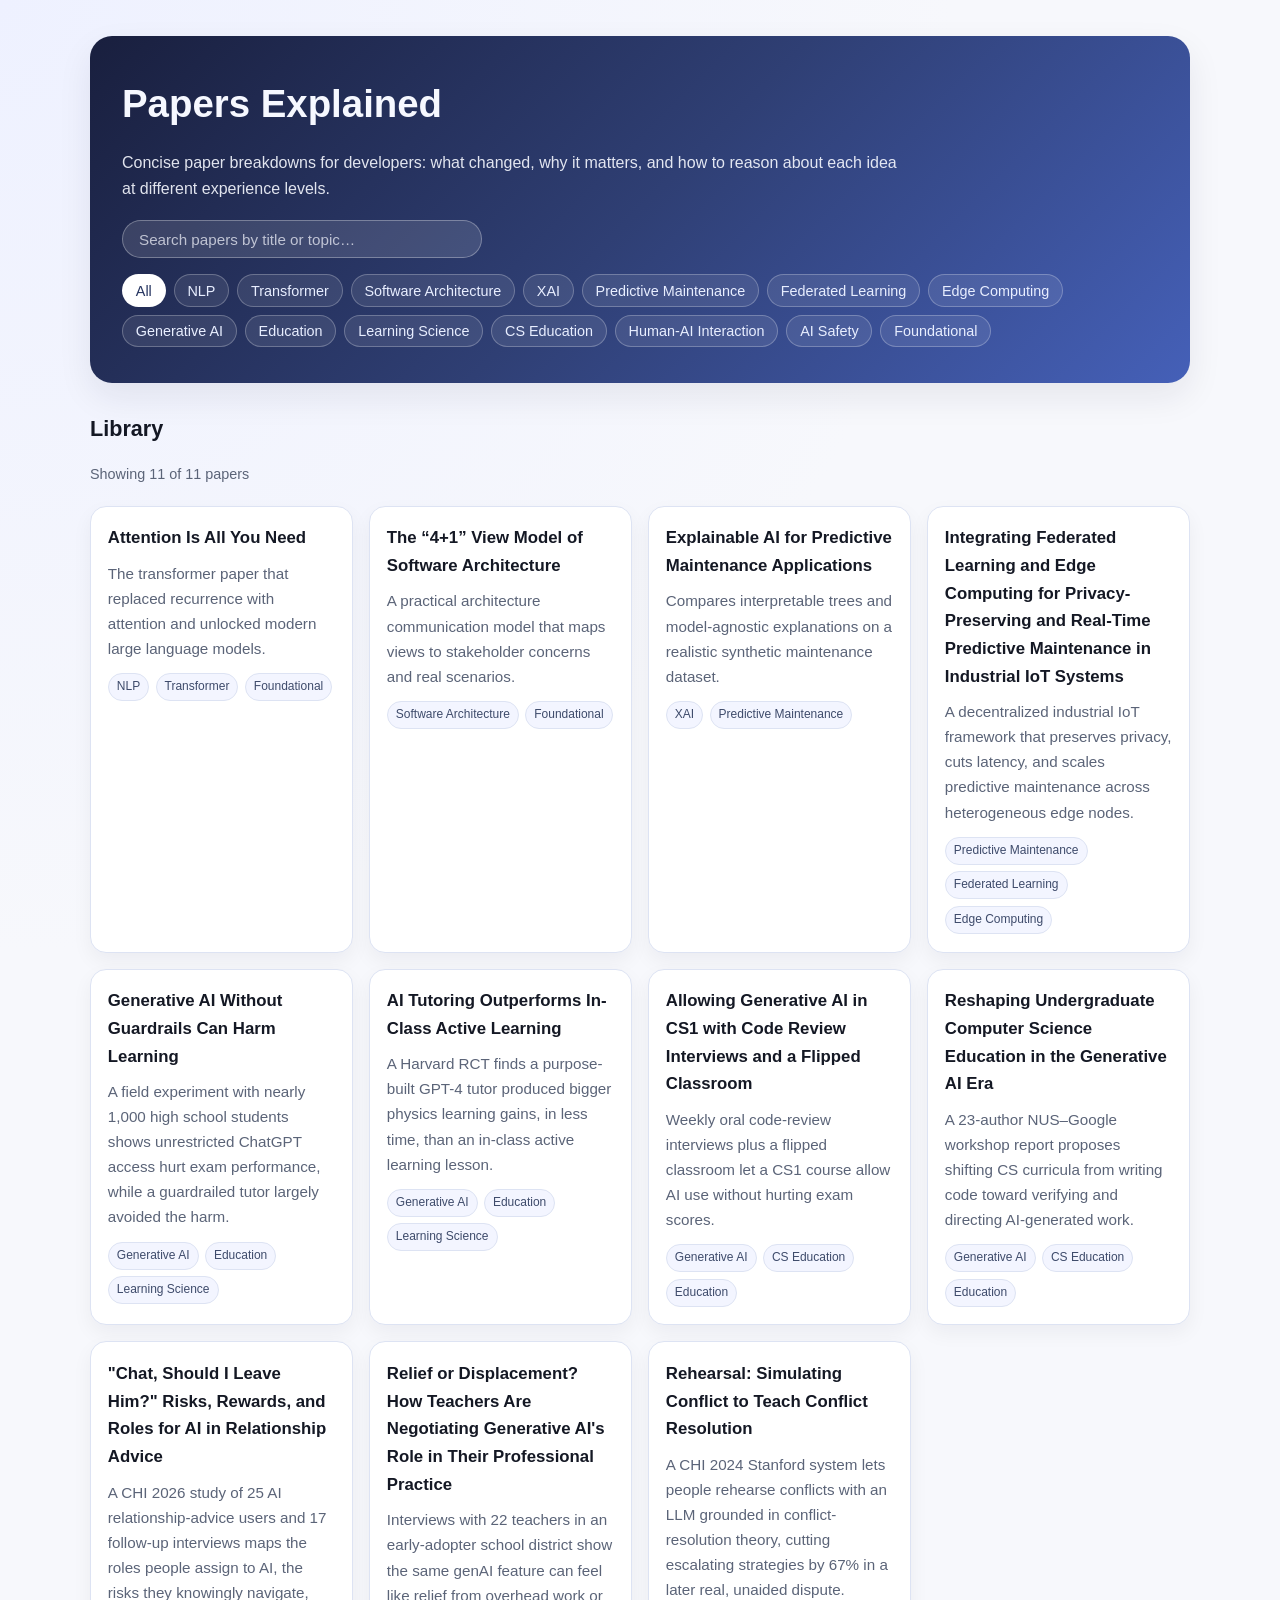
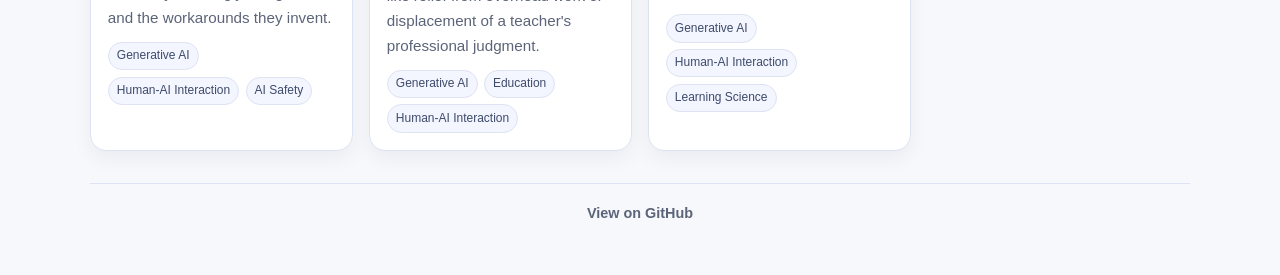
==== commit 63431a66: "feat: add Rehearsal conflict-resolution paper breakdown Co-Authored-By: Claude Sonnet 5 <noreply@ant" ====
--- a/index.html
+++ b/index.html
@@ -98,6 +98,12 @@
         <p>Interviews with 22 teachers in an early-adopter school district show the same genAI feature can feel like relief from overhead work or displacement of a teacher's professional judgment.</p>
         <div class="meta"><span>Generative AI</span><span>Education</span><span>Human-AI Interaction</span></div>
       </a>
+
+      <a href="rehearsal-simulating-conflict-to-teach-conflict-resolution.html" class="card" data-tags="Generative AI Human-AI Interaction Learning Science">
+        <h3>Rehearsal: Simulating Conflict to Teach Conflict Resolution</h3>
+        <p>A CHI 2024 Stanford system lets people rehearse conflicts with an LLM grounded in conflict-resolution theory, cutting escalating strategies by 67% in a later real, unaided dispute.</p>
+        <div class="meta"><span>Generative AI</span><span>Human-AI Interaction</span><span>Learning Science</span></div>
+      </a>
     </section>
 
     <footer class="site-footer">
